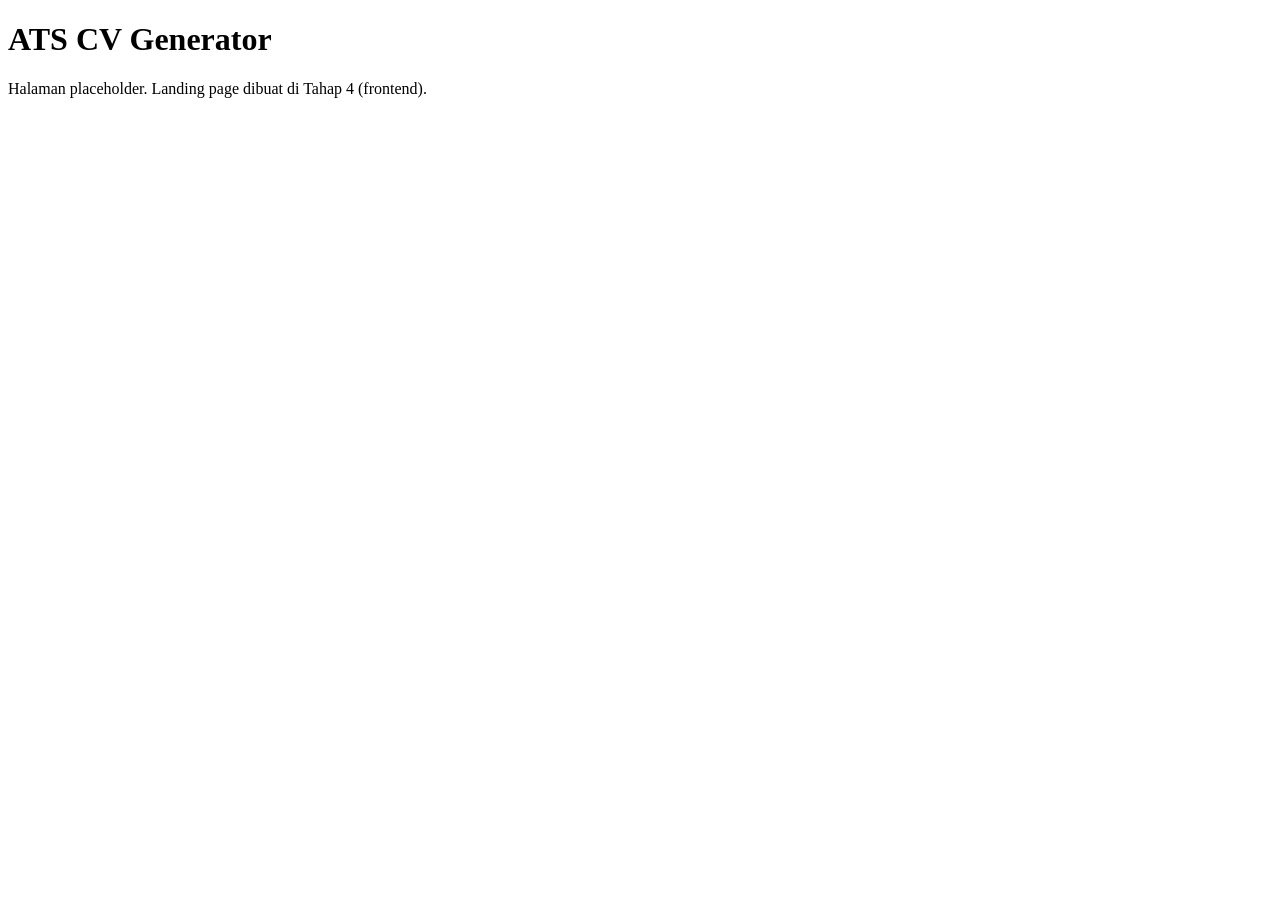
==== static/index.html @ 0e91617f "Tahap 3: CRUD CV milik per-pengguna + penyajian folder static" ====
<!doctype html>
<html lang="id">
<head><meta charset="utf-8"><title>ATS CV Generator</title></head>
<body>
  <h1>ATS CV Generator</h1>
  <p>Halaman placeholder. Landing page dibuat di Tahap 4 (frontend).</p>
</body>
</html>
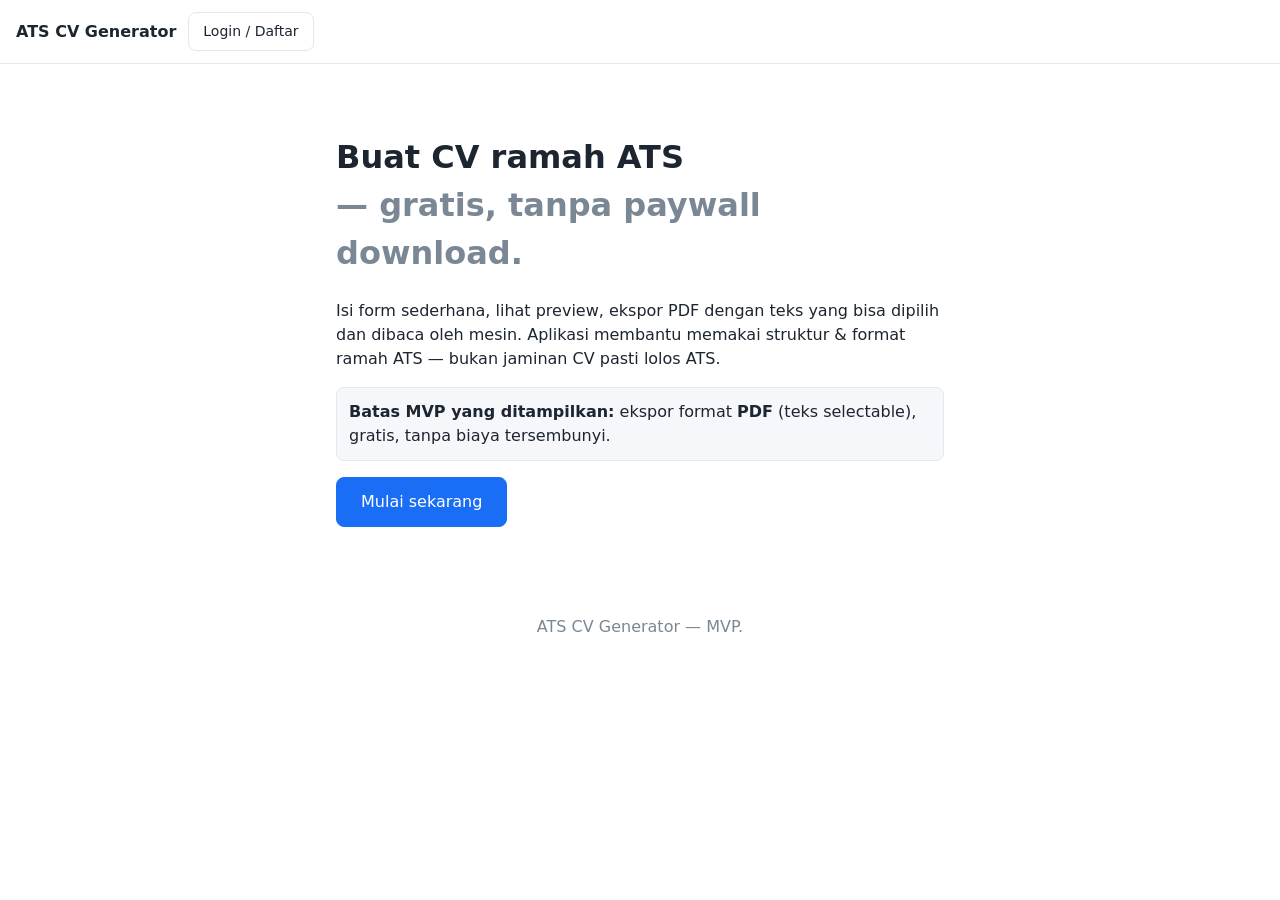
==== commit 28b28a9c: "Tahap 4: frontend landing, login/register, dashboard, editor + preview" ====
--- a/static/index.html
+++ b/static/index.html
@@ -1,8 +1,32 @@
 <!doctype html>
 <html lang="id">
-<head><meta charset="utf-8"><title>ATS CV Generator</title></head>
-<body>
-  <h1>ATS CV Generator</h1>
-  <p>Halaman placeholder. Landing page dibuat di Tahap 4 (frontend).</p>
+<head>
+<meta charset="utf-8">
+<meta name="viewport" content="width=device-width, initial-scale=1">
+<title>ATS CV Generator</title>
+<link rel="stylesheet" href="css/style.css">
+</head>
+<body class="landing">
+<header class="topbar">
+  <strong>ATS CV Generator</strong>
+  <nav><a class="btn" href="login.html">Login / Daftar</a></nav>
+</header>
+
+<main class="hero">
+  <h1>Buat CV ramah ATS<br><span class="muted">— gratis, tanpa paywall download.</span></h1>
+  <p>Isi form sederhana, lihat preview, ekspor PDF dengan teks yang bisa dipilih dan dibaca
+     oleh mesin. Aplikasi membantu memakai struktur & format ramah ATS — bukan jaminan
+     CV pasti lolos ATS.</p>
+
+  <!-- DOKUMENTASI FORMAT (ketentuan spesifikasi: pengguna tahu format ekspor sebelum mulai) -->
+  <div class="box">
+    <strong>Batas MVP yang ditampilkan:</strong> ekspor format <strong>PDF</strong> (teks selectable),
+    gratis, tanpa biaya tersembunyi.
+  </div>
+
+  <p><a class="btn btn-primary btn-lg" href="login.html">Mulai sekarang</a></p>
+</main>
+
+<footer class="footer muted">ATS CV Generator — MVP.</footer>
 </body>
 </html>
--- a/static/css/style.css
+++ b/static/css/style.css
@@ -0,0 +1,70 @@
+/* Style sederhana satu kolom, responsif mobile-first. */
+:root{
+  --ink:#1c2530; --muted:#7a8794; --line:#e3e8ed;
+  --accent:#1a6ef5; --bg:#ffffff; --soft:#f5f7fa;
+}
+*{box-sizing:border-box}
+body{margin:0;font-family:system-ui,"Segoe UI",Roboto,sans-serif;color:var(--ink);background:var(--bg);line-height:1.5}
+a{color:var(--accent);text-decoration:none}
+.muted{color:var(--muted)}
+
+.topbar{display:flex;gap:12px;align-items:center;padding:12px 16px;border-bottom:1px solid var(--line)}
+.topbar .spacer{flex:1}
+main{padding:16px;max-width:960px;margin:auto}
+
+.hero{padding:48px 16px;max-width:640px;margin:auto}
+.box{background:var(--soft);border:1px solid var(--line);border-radius:8px;padding:12px;margin:16px 0}
+.footer{text-align:center;padding:24px}
+
+/* Button */
+.btn{display:inline-block;padding:8px 14px;border:1px solid var(--line);border-radius:8px;
+     background:var(--bg);color:var(--ink);cursor:pointer;font-size:14px;font-family:inherit}
+.btn:hover{background:var(--soft)}
+.btn-primary{background:var(--accent);color:#fff;border-color:var(--accent)}
+.btn-primary:hover{opacity:.9;background:var(--accent)}
+.btn-lg{padding:12px 24px;font-size:16px}
+.btn-sm{padding:4px 10px;font-size:13px}
+
+/* Card (login/register) */
+.card{max-width:420px;margin:48px auto;padding:24px;border:1px solid var(--line);border-radius:12px}
+.card p{color:var(--muted);font-size:14px}
+.card form{display:flex;flex-direction:column;gap:12px}
+.card .row{display:flex;gap:8px}
+
+/* Form elements global */
+label{display:block;margin:12px 0 4px;font-size:14px}
+input,textarea,select{width:100%;padding:8px 10px;border:1px solid var(--line);border-radius:6px;font-family:inherit;font-size:14px}
+textarea{resize:vertical}
+.error{color:#c0392b}
+#msg{padding:8px;background:#fdecea;border-radius:6px}
+
+/* Table dashboard */
+table{width:100%;border-collapse:collapse;margin-top:12px}
+th,td{text-align:left;padding:10px;border-bottom:1px solid var(--line);font-size:14px}
+
+/* Editor split: form kiri, preview kanan */
+.split{display:flex;gap:16px;max-width:1200px;margin:auto;padding:16px;align-items:flex-start}
+.pane{flex:1;min-width:0}
+.pane-preview{background:var(--soft);border:1px solid var(--line);border-radius:12px;padding:20px 24px;position:sticky;top:16px}
+@media(max-width:900px){.split{flex-direction:column}.pane-preview{position:static}}
+
+.entry{border:1px solid var(--line);border-radius:8px;padding:12px;margin:8px 0;background:#fff}
+.entry .row{display:flex;gap:8px}
+.entry input,.entry textarea{margin-bottom:6px}
+
+/* Preview CV: tata letak sederhana ramah ATS */
+.cv{background:#fff;padding:24px;border-radius:8px}
+.cv h1{font-size:22px;margin:0 0 4px}
+.cv h2{font-size:14px;text-transform:uppercase;letter-spacing:.05em;border-bottom:1px solid var(--line);padding-bottom:2px;margin:18px 0 8px}
+.cv .contact{font-size:13px;color:var(--muted)}
+.cv .item{margin:0 0 10px}
+.cv .item-head{display:flex;justify-content:space-between;font-size:14px}
+.cv .item-head b{font-size:14px}
+.cv .item-dates{color:var(--muted);font-size:13px}
+.cv ul{margin:6px 0;padding-left:18px}
+.cv li{margin:2px 0;font-size:14px}
+
+/* Cekackbar */
+.entry .row .btn{flex:none}
+/* Proyek (bagian opsional kosong tidak ditampilkan) */
+.muted{color:var(--muted)}
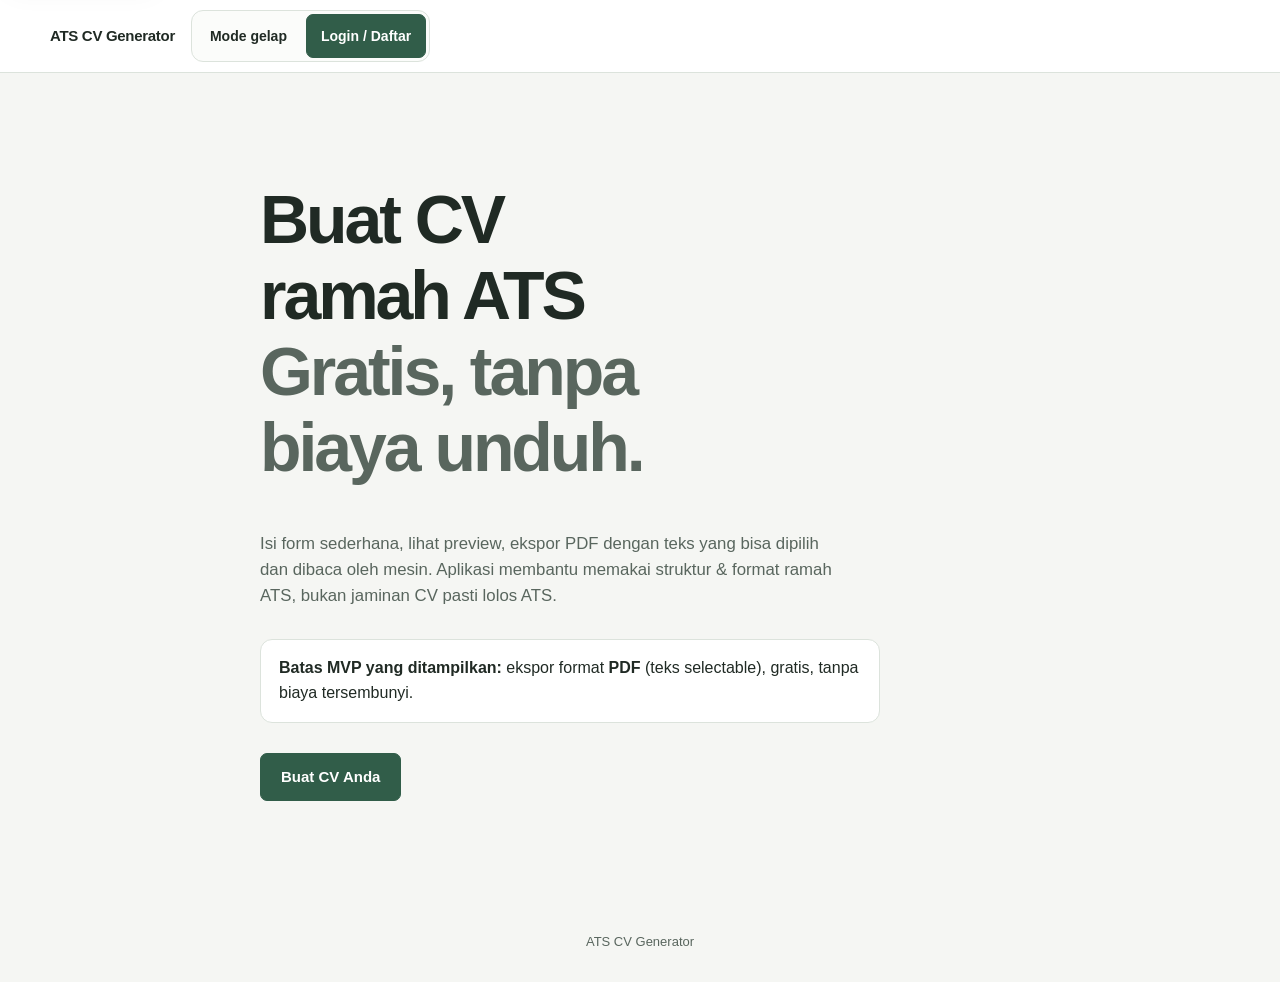
==== commit 27495e9d: "update login" ====
--- a/static/index.html
+++ b/static/index.html
@@ -4,18 +4,22 @@
 <meta charset="utf-8">
 <meta name="viewport" content="width=device-width, initial-scale=1">
 <title>ATS CV Generator</title>
-<link rel="stylesheet" href="css/style.css">
+<link rel="stylesheet" href="/static/css/style.css">
 </head>
 <body class="landing">
+<a class="skip-link" href="#main-content">Lewati ke konten</a>
 <header class="topbar">
   <strong>ATS CV Generator</strong>
-  <nav><a class="btn" href="login.html">Login / Daftar</a></nav>
+  <nav>
+    <button class="btn" type="button" data-theme-toggle aria-pressed="false">Mode gelap</button>
+    <a class="btn btn-primary" href="/login">Login / Daftar</a>
+  </nav>
 </header>
 
-<main class="hero">
-  <h1>Buat CV ramah ATS<br><span class="muted">— gratis, tanpa paywall download.</span></h1>
+<main class="hero" id="main-content">
+  <h1>Buat CV ramah ATS<br><span class="muted">Gratis, tanpa biaya unduh.</span></h1>
   <p>Isi form sederhana, lihat preview, ekspor PDF dengan teks yang bisa dipilih dan dibaca
-     oleh mesin. Aplikasi membantu memakai struktur & format ramah ATS — bukan jaminan
+     oleh mesin. Aplikasi membantu memakai struktur & format ramah ATS, bukan jaminan
      CV pasti lolos ATS.</p>
 
   <!-- DOKUMENTASI FORMAT (ketentuan spesifikasi: pengguna tahu format ekspor sebelum mulai) -->
@@ -24,9 +28,10 @@
     gratis, tanpa biaya tersembunyi.
   </div>
 
-  <p><a class="btn btn-primary btn-lg" href="login.html">Mulai sekarang</a></p>
+  <p><a class="btn btn-primary btn-lg" href="/login">Buat CV Anda</a></p>
 </main>
 
-<footer class="footer muted">ATS CV Generator — MVP.</footer>
+<footer class="footer muted">ATS CV Generator</footer>
+<script src="/static/js/theme.js"></script>
 </body>
 </html>
--- a/static/css/style.css
+++ b/static/css/style.css
@@ -1,70 +1,698 @@
-/* Style sederhana satu kolom, responsif mobile-first. */
-:root{
-  --ink:#1c2530; --muted:#7a8794; --line:#e3e8ed;
-  --accent:#1a6ef5; --bg:#ffffff; --soft:#f5f7fa;
-}
-*{box-sizing:border-box}
-body{margin:0;font-family:system-ui,"Segoe UI",Roboto,sans-serif;color:var(--ink);background:var(--bg);line-height:1.5}
-a{color:var(--accent);text-decoration:none}
-.muted{color:var(--muted)}
-
-.topbar{display:flex;gap:12px;align-items:center;padding:12px 16px;border-bottom:1px solid var(--line)}
-.topbar .spacer{flex:1}
-main{padding:16px;max-width:960px;margin:auto}
-
-.hero{padding:48px 16px;max-width:640px;margin:auto}
-.box{background:var(--soft);border:1px solid var(--line);border-radius:8px;padding:12px;margin:16px 0}
-.footer{text-align:center;padding:24px}
-
-/* Button */
-.btn{display:inline-block;padding:8px 14px;border:1px solid var(--line);border-radius:8px;
-     background:var(--bg);color:var(--ink);cursor:pointer;font-size:14px;font-family:inherit}
-.btn:hover{background:var(--soft)}
-.btn-primary{background:var(--accent);color:#fff;border-color:var(--accent)}
-.btn-primary:hover{opacity:.9;background:var(--accent)}
-.btn-lg{padding:12px 24px;font-size:16px}
-.btn-sm{padding:4px 10px;font-size:13px}
-
-/* Card (login/register) */
-.card{max-width:420px;margin:48px auto;padding:24px;border:1px solid var(--line);border-radius:12px}
-.card p{color:var(--muted);font-size:14px}
-.card form{display:flex;flex-direction:column;gap:12px}
-.card .row{display:flex;gap:8px}
-
-/* Form elements global */
-label{display:block;margin:12px 0 4px;font-size:14px}
-input,textarea,select{width:100%;padding:8px 10px;border:1px solid var(--line);border-radius:6px;font-family:inherit;font-size:14px}
-textarea{resize:vertical}
-.error{color:#c0392b}
-#msg{padding:8px;background:#fdecea;border-radius:6px}
-
-/* Table dashboard */
-table{width:100%;border-collapse:collapse;margin-top:12px}
-th,td{text-align:left;padding:10px;border-bottom:1px solid var(--line);font-size:14px}
-
-/* Editor split: form kiri, preview kanan */
-.split{display:flex;gap:16px;max-width:1200px;margin:auto;padding:16px;align-items:flex-start}
-.pane{flex:1;min-width:0}
-.pane-preview{background:var(--soft);border:1px solid var(--line);border-radius:12px;padding:20px 24px;position:sticky;top:16px}
-@media(max-width:900px){.split{flex-direction:column}.pane-preview{position:static}}
-
-.entry{border:1px solid var(--line);border-radius:8px;padding:12px;margin:8px 0;background:#fff}
-.entry .row{display:flex;gap:8px}
-.entry input,.entry textarea{margin-bottom:6px}
-
-/* Preview CV: tata letak sederhana ramah ATS */
-.cv{background:#fff;padding:24px;border-radius:8px}
-.cv h1{font-size:22px;margin:0 0 4px}
-.cv h2{font-size:14px;text-transform:uppercase;letter-spacing:.05em;border-bottom:1px solid var(--line);padding-bottom:2px;margin:18px 0 8px}
-.cv .contact{font-size:13px;color:var(--muted)}
-.cv .item{margin:0 0 10px}
-.cv .item-head{display:flex;justify-content:space-between;font-size:14px}
-.cv .item-head b{font-size:14px}
-.cv .item-dates{color:var(--muted);font-size:13px}
-.cv ul{margin:6px 0;padding-left:18px}
-.cv li{margin:2px 0;font-size:14px}
-
-/* Cekackbar */
-.entry .row .btn{flex:none}
-/* Proyek (bagian opsional kosong tidak ditampilkan) */
-.muted{color:var(--muted)}
+/* Design Read: ENERGY 2 / RHYTHM 2 / MOTION 1.
+   Warm paper tones support CV writing; restrained green marks primary actions;
+   native system typography keeps the editing surface familiar and readable.
+   The split editor keeps form and paper together; stepped spacing groups tasks,
+   while restrained surfaces and radius changes distinguish workspace from preview.
+   The header aligns actions with the content column and wraps them on phones to
+   keep navigation distinct without shrinking touch targets. A neutral action group
+   makes controls legible without competing with the CV workspace. */
+:root {
+  color-scheme: light;
+  --page: #f5f6f3;
+  --surface: #ffffff;
+  --surface-raised: #fbfcfa;
+  --ink: #202a24;
+  --muted: #59665e;
+  --line: #dce3dc;
+  --accent: #315d49;
+  --accent-hover: #264b3a;
+  --accent-soft: #e8f0ea;
+  --danger: #a3342b;
+  --danger-soft: #fff0ed;
+  --success: #315d49;
+  --success-soft: #e8f0ea;
+  --shadow: 0 1px 2px rgb(25 39 30 / 6%), 0 10px 28px rgb(25 39 30 / 5%);
+  --radius-sm: 7px;
+  --radius-md: 12px;
+  --radius-lg: 18px;
+  --content-width: 1180px;
+  font-family: -apple-system, BlinkMacSystemFont, "Segoe UI", sans-serif;
+  text-rendering: optimizeLegibility;
+  -webkit-font-smoothing: antialiased;
+  -moz-osx-font-smoothing: grayscale;
+}
+
+:root[data-theme="dark"] {
+  color-scheme: dark;
+  --page: #171d19;
+  --surface: #202822;
+  --surface-raised: #262f29;
+  --ink: #eff3ef;
+  --muted: #b7c2ba;
+  --line: #39453d;
+  --accent: #a6c8b0;
+  --accent-hover: #bad8c2;
+  --accent-soft: #2d3b31;
+  --danger: #ffaaa0;
+  --danger-soft: #402824;
+  --success: #a6c8b0;
+  --success-soft: #2d3b31;
+  --shadow: 0 1px 2px rgb(0 0 0 / 20%), 0 12px 30px rgb(0 0 0 / 14%);
+}
+
+* { box-sizing: border-box; }
+
+html { scroll-behavior: smooth; }
+
+body {
+  min-height: 100vh;
+  margin: 0;
+  background: var(--page);
+  color: var(--ink);
+  font-size: 16px;
+  line-height: 1.55;
+}
+
+button, input, textarea, select { font: inherit; }
+button, a { -webkit-tap-highlight-color: transparent; }
+a { color: var(--accent); text-decoration-thickness: 1px; text-underline-offset: 3px; }
+a:hover { color: var(--accent-hover); }
+img, svg { max-width: 100%; }
+.muted { color: var(--muted); }
+
+:focus-visible {
+  outline: 3px solid currentColor;
+  outline-offset: 3px;
+}
+
+@media (forced-colors: active) {
+  :focus-visible { outline: 2px solid Highlight; }
+  input:focus, textarea:focus, select:focus {
+    outline: 2px solid Highlight;
+    box-shadow: none;
+  }
+}
+
+.skip-link {
+  position: absolute;
+  z-index: 10;
+  inset-block-start: 8px;
+  inset-inline-start: 8px;
+  padding: 10px 14px;
+  transform: translateY(-160%);
+  border-radius: var(--radius-sm);
+  background: var(--surface);
+  color: var(--ink);
+  box-shadow: var(--shadow);
+}
+.skip-link:focus { transform: translateY(0); }
+
+.topbar {
+  position: relative;
+  z-index: 2;
+  display: flex;
+  min-height: 72px;
+  align-items: center;
+  gap: 16px;
+  padding: 10px max(24px, calc((100vw - var(--content-width)) / 2));
+  border-bottom: 1px solid var(--line);
+  background: var(--surface);
+}
+.topbar strong {
+  color: var(--ink);
+  font-size: 15px;
+  font-weight: 650;
+  letter-spacing: -0.02em;
+}
+.topbar .spacer { flex: 1; }
+.topbar nav, .header-actions {
+  display: flex;
+  align-items: center;
+  gap: 4px;
+  padding: 3px;
+  border: 1px solid var(--line);
+  border-radius: var(--radius-md);
+  background: var(--surface-raised);
+}
+.topbar #who {
+  max-width: min(32vw, 320px);
+  overflow: hidden;
+  text-overflow: ellipsis;
+  white-space: nowrap;
+  font-size: 13px;
+}
+.topbar .btn:not(.btn-primary) {
+  border-color: transparent;
+  background: transparent;
+}
+.topbar .btn:not(.btn-primary):hover {
+  border-color: var(--line);
+  background: var(--surface-raised);
+}
+.header-actions { margin-inline-start: auto; }
+.auth-header {
+  display: flex;
+  align-items: center;
+  justify-content: space-between;
+  gap: 12px;
+  margin-block-end: 32px;
+}
+.auth-header strong { font-size: 14px; font-weight: 650; }
+
+main { width: min(100% - 48px, var(--content-width)); margin-inline: auto; }
+
+.btn {
+  display: inline-flex;
+  min-height: 44px;
+  align-items: center;
+  justify-content: center;
+  gap: 8px;
+  padding: 8px 14px;
+  border: 1px solid var(--line);
+  border-radius: var(--radius-sm);
+  background: var(--surface);
+  color: var(--ink);
+  cursor: pointer;
+  font-size: 14px;
+  font-weight: 550;
+  line-height: 1.3;
+  text-align: center;
+  text-decoration: none;
+  transition: background-color 140ms ease, border-color 140ms ease, color 140ms ease, transform 140ms ease;
+}
+.btn:hover { border-color: #bdc9bf; background: var(--surface-raised); color: var(--ink); }
+.btn:active { transform: scale(0.96); }
+.btn:disabled { cursor: wait; }
+.btn-primary:disabled {
+  border-color: var(--line);
+  background: var(--accent-soft);
+  color: var(--ink);
+}
+.btn-primary {
+  border-color: var(--accent);
+  background: var(--accent);
+  color: #fff;
+  font-weight: 620;
+}
+.btn-primary:hover { border-color: var(--accent-hover); background: var(--accent-hover); color: #fff; }
+:root[data-theme="dark"] .btn-primary { color: #17231b; }
+:root[data-theme="dark"] .btn-primary:hover { color: #17231b; }
+.btn-lg { min-height: 48px; padding: 12px 20px; font-size: 15px; }
+.btn-sm { min-height: 40px; padding: 7px 10px; font-size: 13px; }
+.btn-danger { color: var(--danger); }
+.btn-danger:hover { border-color: var(--danger); background: var(--danger-soft); color: var(--danger); }
+
+h1, h2, h3, p { margin-block-start: 0; }
+h1, h2, h3 { color: var(--ink); text-wrap: balance; }
+h1 { font-size: clamp(1.7rem, 3vw, 2.25rem); font-weight: 650; letter-spacing: -0.045em; line-height: 1.12; }
+h2 { font-size: 1.05rem; font-weight: 630; letter-spacing: -0.02em; line-height: 1.3; }
+p { text-wrap: pretty; }
+
+/* Landing: narrow reading measure leaves the product promise as the focal point. */
+.hero {
+  max-width: 760px;
+  padding-block: clamp(64px, 12vh, 132px) 84px;
+}
+.hero h1 { max-width: 14ch; font-size: clamp(2.4rem, 6vw, 4.25rem); }
+.hero h1 .muted { color: var(--muted); }
+.hero > p { max-width: 62ch; color: var(--muted); font-size: 1.05rem; }
+.hero .box {
+  max-width: 620px;
+  margin-block: 30px;
+  padding: 16px 18px;
+  border: 1px solid var(--line);
+  border-radius: var(--radius-md);
+  background: var(--surface);
+}
+.footer { padding: 30px 24px; color: var(--muted); text-align: center; font-size: 13px; }
+
+/* The account form stays primary; the CV sheet gives the page a product-specific anchor. */
+.authpage { display: grid; min-height: 100vh; place-items: center; padding: clamp(16px, 4vw, 48px); }
+.auth-layout {
+  display: grid;
+  grid-template-columns: minmax(0, 1fr) minmax(360px, 440px);
+  grid-template-areas: "visual form";
+  align-items: center;
+  gap: clamp(32px, 6vw, 80px);
+  width: min(100%, 1120px);
+  margin-inline: auto;
+}
+.auth-visual { grid-area: visual; min-width: 0; }
+.auth-brand {
+  margin-block-end: clamp(38px, 6vh, 68px);
+  color: var(--ink);
+  font-size: 15px;
+  font-weight: 680;
+  letter-spacing: -0.02em;
+}
+.auth-visual-copy { max-width: 500px; margin-block-end: 30px; }
+.auth-eyebrow {
+  margin-block-end: 10px;
+  color: var(--accent);
+  font-size: 13px;
+  font-weight: 650;
+}
+.auth-visual-copy h2 {
+  max-width: 14ch;
+  margin-block-end: 14px;
+  font-size: clamp(2rem, 4vw, 3.25rem);
+  letter-spacing: -0.045em;
+  line-height: 1.08;
+}
+.auth-visual-copy > p:last-child { max-width: 46ch; margin-block-end: 0; color: var(--muted); }
+.cv-illustration {
+  max-width: 500px;
+  margin: 0;
+  padding: clamp(20px, 3vw, 32px);
+  border: 1px solid var(--line);
+  border-radius: var(--radius-md);
+  background: var(--surface);
+  box-shadow: var(--shadow);
+  color: var(--ink);
+  transform: rotate(-1.25deg);
+}
+.cv-illustration-heading { display: flex; align-items: center; gap: 14px; }
+.cv-illustration-mark {
+  display: grid;
+  width: 48px;
+  height: 48px;
+  flex: 0 0 auto;
+  place-items: center;
+  border-radius: var(--radius-sm);
+  background: var(--accent-soft);
+  color: var(--accent);
+  font-size: 13px;
+  font-weight: 700;
+}
+.cv-illustration-heading > div { display: grid; gap: 3px; }
+.cv-illustration-heading strong { font-size: 16px; }
+.cv-illustration-heading span:not(.cv-illustration-mark) { color: var(--muted); font-size: 13px; }
+.cv-illustration-contact { margin-block: 14px 18px; color: var(--muted); font-size: 12px; }
+.cv-illustration section { min-width: 0; }
+.cv-illustration section h3 {
+  margin-block: 0 5px;
+  color: var(--accent);
+  font-size: 11px;
+  font-weight: 700;
+  letter-spacing: 0.035em;
+  text-transform: uppercase;
+}
+.cv-illustration section p { margin-block: 0; color: var(--muted); font-size: 12px; }
+.cv-illustration-columns { display: grid; grid-template-columns: 1fr 1fr; gap: 20px; margin-block: 18px; }
+.auth-visual-note { margin-block: 16px 0; color: var(--muted); font-size: 12px; }
+.card {
+  width: min(100%, 440px);
+  padding: clamp(24px, 5vw, 40px);
+  border: 1px solid var(--line);
+  border-radius: var(--radius-lg);
+  background: var(--surface);
+  box-shadow: var(--shadow);
+}
+.auth-card { grid-area: form; justify-self: end; }
+.card h1 { margin-block-end: 10px; font-size: 1.8rem; }
+.card > p { color: var(--muted); font-size: 14px; }
+.card form { display: grid; gap: 16px; margin-block: 26px; }
+.card label { margin: 0; }
+.card .row { display: flex; flex-wrap: wrap; gap: 10px; margin-block-start: 4px; }
+.card .row .btn { flex: 1 1 130px; }
+.auth-header { justify-content: flex-end; margin-block-end: 20px; }
+.auth-header .btn { min-height: 44px; }
+.auth-card > .auth-eyebrow { margin-block-end: 8px; }
+.auth-card > h1 { margin-block-end: 8px; }
+.auth-card > p:not(.auth-eyebrow) { margin-block-end: 0; }
+.auth-card form { margin-block: 24px; }
+
+label, .field-label {
+  display: block;
+  color: var(--ink);
+  font-size: 13px;
+  font-weight: 580;
+}
+label input, label textarea, label select { margin-block-start: 7px; }
+input, textarea, select {
+  display: block;
+  width: 100%;
+  min-width: 0;
+  min-height: 44px;
+  padding: 10px 12px;
+  border: 1px solid var(--line);
+  border-radius: var(--radius-sm);
+  background: var(--surface);
+  color: var(--ink);
+  font-size: 14px;
+  line-height: 1.45;
+  transition: border-color 140ms ease, box-shadow 140ms ease, background-color 140ms ease;
+}
+#f-title { margin-block-start: 7px; }
+input::placeholder, textarea::placeholder { color: var(--muted); opacity: 1; }
+input:hover, textarea:hover, select:hover { border-color: #aebcb1; }
+input:focus, textarea:focus, select:focus {
+  border-color: #54846a;
+  outline: none;
+  box-shadow: 0 0 0 3px rgb(84 132 106 / 18%);
+}
+textarea { min-height: 108px; resize: vertical; }
+.error, #msg {
+  padding: 11px 13px;
+  border: 1px solid color-mix(in srgb, var(--danger) 32%, transparent);
+  border-radius: var(--radius-sm);
+  background: var(--danger-soft);
+  color: var(--danger);
+}
+.field-error {
+  margin: 5px 0 0;
+  color: var(--danger);
+  font-size: 13px;
+  font-weight: 500;
+}
+.success {
+  padding: 11px 13px;
+  border: 1px solid color-mix(in srgb, var(--success) 32%, transparent);
+  border-radius: var(--radius-sm);
+  background: var(--success-soft);
+  color: var(--success);
+}
+/* The save toast stays above the editor without interrupting the current focus. */
+.toast {
+  position: fixed;
+  z-index: 20;
+  inset-block-start: 20px;
+  inset-inline-end: 20px;
+  display: flex;
+  width: min(420px, calc(100vw - 32px));
+  min-height: 56px;
+  align-items: center;
+  justify-content: space-between;
+  gap: 12px;
+  padding: 8px 8px 8px 16px;
+  border: 1px solid color-mix(in srgb, var(--success) 32%, transparent);
+  border-radius: var(--radius-md);
+  background: var(--success-soft);
+  color: var(--success);
+  box-shadow: var(--shadow);
+  font-size: 14px;
+  font-weight: 560;
+}
+.toast-dismiss {
+  display: inline-grid;
+  width: 40px;
+  height: 40px;
+  flex: 0 0 auto;
+  place-items: center;
+  border: 0;
+  border-radius: var(--radius-sm);
+  background: transparent;
+  color: inherit;
+  cursor: pointer;
+  font-size: 22px;
+  line-height: 1;
+}
+.toast-dismiss:hover { background: color-mix(in srgb, var(--success) 12%, transparent); }
+.toast-dismiss:focus-visible { outline: 2px solid currentColor; outline-offset: 1px; }
+[aria-invalid="true"] { border-color: var(--danger); }
+[hidden] { display: none !important; }
+.loading { color: var(--muted); }
+
+/* Dashboard puts the create action first and keeps saved documents easy to scan. */
+.dashboard {
+  padding-block: clamp(36px, 7vw, 72px);
+}
+.dashboard-head {
+  display: flex;
+  align-items: end;
+  justify-content: space-between;
+  gap: 20px;
+  margin-block-end: 28px;
+}
+.dashboard-head h1 { margin-block-end: 6px; }
+.dashboard-head p { margin: 0; color: var(--muted); }
+.table-wrap {
+  overflow: hidden;
+  border: 1px solid var(--line);
+  border-radius: var(--radius-md);
+  background: var(--surface);
+  box-shadow: var(--shadow);
+}
+tbody td[data-label]::before { content: none; }
+table { width: 100%; border-collapse: collapse; }
+th, td { padding: 15px 18px; text-align: start; }
+th {
+  background: var(--surface-raised);
+  color: var(--muted);
+  font-size: 12px;
+  font-weight: 620;
+}
+td { border-top: 1px solid var(--line); font-size: 14px; }
+td:first-child { font-weight: 590; }
+td a { color: var(--ink); text-decoration: none; }
+td a:hover { color: var(--accent); text-decoration: underline; }
+td:last-child { width: 1%; white-space: nowrap; }
+.empty-state {
+  margin-block-start: 18px;
+  padding: 28px;
+  border: 1px dashed #b9c5bb;
+  border-radius: var(--radius-md);
+  background: var(--surface);
+  color: var(--muted);
+}
+
+/* Editor: form and paper preview are separate work surfaces, not nested cards. */
+.split {
+  display: grid;
+  grid-template-columns: minmax(0, 1.08fr) minmax(350px, 0.92fr);
+  align-items: start;
+  gap: clamp(22px, 3vw, 42px);
+  width: min(100% - 48px, 1440px);
+  margin-inline: auto;
+  padding-block: 34px 64px;
+}
+.pane { min-width: 0; }
+.pane > h1 { margin-block: 4px 24px; }
+.editor-section { margin-block-start: 30px; }
+.editor-section > h2 { margin-block-end: 14px; }
+.editor-section > .section-heading {
+  display: flex;
+  align-items: center;
+  justify-content: space-between;
+  gap: 12px;
+}
+.editor-section > .section-heading .btn { flex: none; }
+.form-grid { display: grid; grid-template-columns: repeat(2, minmax(0, 1fr)); gap: 16px; }
+.form-grid > div > input { margin-block-start: 7px; }
+.form-grid .field-full { grid-column: 1 / -1; }
+.photo-field { max-width: 420px; margin-block-start: 16px; }
+.photo-field > input { margin-block-start: 7px; }
+.photo-field > .muted { margin-block: 6px 0; font-size: 13px; }
+.photo-field > .btn { margin-block-start: 8px; }
+.editor-actions {
+  display: flex;
+  flex-wrap: wrap;
+  gap: 10px;
+  margin-block-start: 30px;
+}
+.editor-note { max-width: 66ch; margin-block-start: 14px; color: var(--muted); font-size: 13px; }
+.pane-preview {
+  position: sticky;
+  inset-block-start: 20px;
+  padding: 18px;
+  border: 1px solid var(--line);
+  border-radius: var(--radius-md);
+  background: var(--surface-raised);
+}
+.pane-preview > h2 { margin: 2px 2px 16px; }
+.pane-preview > h2 .muted { display: block; margin-block-start: 4px; font-size: 12px; font-weight: 450; }
+.cv {
+  min-height: 480px;
+  padding: clamp(22px, 3vw, 38px);
+  border: 1px solid #e1e4df;
+  border-radius: var(--radius-sm);
+  background: #fff;
+  color: #202a24;
+  box-shadow: 0 2px 8px rgb(25 39 30 / 8%);
+}
+.cv-header {
+  display: flex;
+  align-items: flex-start;
+  gap: 18px;
+}
+.cv-photo {
+  width: 96px;
+  height: 116px;
+  flex: 0 0 auto;
+  border: 1px solid #dce3dc;
+  border-radius: var(--radius-sm);
+  object-fit: cover;
+}
+.cv-heading { min-width: 0; }
+.cv-heading h1 { margin: 0 0 5px; color: #202a24; font-size: 25px; letter-spacing: -0.03em; }
+.cv h1 { margin: 0 0 5px; color: #202a24; font-size: 25px; letter-spacing: -0.03em; }
+.cv h2 {
+  margin: 24px 0 10px;
+  padding-block-end: 6px;
+  border-bottom: 1px solid #dce3dc;
+  color: #315d49;
+  font-size: 12px;
+  font-weight: 700;
+  letter-spacing: 0.055em;
+  text-transform: uppercase;
+}
+.cv p { margin-block: 8px; }
+.cv .contact, .cv .item-dates { color: #59665e; font-size: 12px; overflow-wrap: anywhere; }
+.cv .item { margin-block-end: 16px; }
+.cv .item-head { display: flex; flex-wrap: wrap; justify-content: space-between; gap: 4px 12px; font-size: 14px; }
+.cv .item-head b { font-size: 14px; }
+.cv ul { margin: 8px 0; padding-inline-start: 20px; }
+.cv li { margin-block: 4px; font-size: 14px; }
+.entry {
+  display: grid;
+  gap: 12px;
+  margin-block: 12px;
+  padding: 16px;
+  border: 1px solid var(--line);
+  border-radius: var(--radius-md);
+  background: var(--surface);
+}
+.entry .row { display: flex; flex-wrap: wrap; gap: 8px; }
+.entry .field textarea { min-height: 88px; }
+.entry .row .btn { flex: none; }
+/* Skill chips keep the editor compact while each removal stays explicit. */
+.skills-hint { margin-block: -6px 12px; font-size: 13px; }
+.skills-tags {
+  display: flex;
+  flex-wrap: wrap;
+  gap: 8px;
+  margin: 0 0 14px;
+  padding: 0;
+  list-style: none;
+}
+.skill-tag {
+  display: inline-flex;
+  min-height: 44px;
+  align-items: center;
+  gap: 6px;
+  padding: 3px 4px 3px 12px;
+  border: 1px solid var(--line);
+  border-radius: var(--radius-md);
+  background: var(--surface);
+  color: var(--ink);
+  font-size: 14px;
+  overflow-wrap: anywhere;
+}
+.skill-remove {
+  display: inline-grid;
+  width: 44px;
+  height: 44px;
+  flex: 0 0 auto;
+  place-items: center;
+  border: 0;
+  border-radius: var(--radius-sm);
+  background: transparent;
+  color: var(--muted);
+  cursor: pointer;
+  font-size: 20px;
+  line-height: 1;
+}
+.skill-remove:hover { background: var(--danger-soft); color: var(--danger); }
+.skill-remove:focus-visible { outline: 2px solid currentColor; outline-offset: 1px; }
+.sr-only {
+  position: absolute;
+  width: 1px;
+  height: 1px;
+  padding: 0;
+  margin: -1px;
+  overflow: hidden;
+  clip: rect(0, 0, 0, 0);
+  white-space: nowrap;
+  border: 0;
+}
+
+@media (max-width: 900px) {
+  .split { grid-template-columns: minmax(0, 1fr); max-width: 720px; }
+  .pane-preview { position: static; }
+}
+
+@media (max-width: 860px) {
+  .auth-layout {
+    grid-template-columns: minmax(0, 1fr);
+    grid-template-areas: "form" "visual";
+    gap: 28px;
+    max-width: 480px;
+  }
+  .auth-card { justify-self: stretch; }
+  .auth-brand { margin-block-end: 20px; }
+  .auth-visual-copy { margin-block-end: 20px; }
+  .auth-visual-copy h2 { max-width: 18ch; font-size: clamp(1.8rem, 6vw, 2.4rem); }
+  .cv-illustration { transform: none; }
+}
+
+@media (max-width: 600px) {
+  .topbar { min-height: 60px; gap: 8px; padding-inline: 16px; }
+  .topbar strong { max-width: none; flex: none; font-size: 13px; white-space: nowrap; }
+  .topbar #who { display: none; }
+  .header-actions { margin-inline-start: auto; }
+  .topbar .btn { min-height: 44px; padding-inline: 10px; }
+  .btn-sm { min-height: 44px; }
+  input, textarea, select { font-size: 16px; }
+  main { width: min(100% - 32px, var(--content-width)); }
+  .authpage { padding: 16px; }
+  .dashboard { padding-block: 34px; }
+  .dashboard-head { align-items: stretch; flex-direction: column; }
+  .dashboard-head > .btn { align-self: flex-start; }
+  .table-wrap { overflow: visible; border: 0; background: transparent; box-shadow: none; }
+  table, tbody, tr, td { display: block; width: 100%; }
+  thead { position: absolute; width: 1px; height: 1px; overflow: hidden; clip: rect(0, 0, 0, 0); white-space: nowrap; }
+  tbody { display: grid; gap: 10px; }
+  tbody tr {
+    display: grid;
+    grid-template-columns: minmax(0, 1fr) auto;
+    gap: 4px 12px;
+    padding: 12px 14px;
+    border: 1px solid var(--line);
+    border-radius: var(--radius-md);
+    background: var(--surface);
+  }
+  tbody td { width: auto; padding: 2px 0; border: 0; }
+  tbody td:first-child { grid-column: 1 / -1; overflow-wrap: anywhere; }
+  tbody td:nth-child(2) { align-self: center; color: var(--muted); font-size: 12px; }
+  tbody td:last-child { width: auto; justify-self: end; }
+  .split { width: min(100% - 32px, 720px); gap: 28px; padding-block: 24px 44px; }
+  .form-grid { grid-template-columns: minmax(0, 1fr); gap: 13px; }
+  .form-grid .field-full { grid-column: auto; }
+  .editor-section { margin-block-start: 26px; }
+  .pane-preview { padding: 12px; }
+  .cv { min-height: 360px; padding: 22px 18px; }
+  .cv-header { gap: 12px; }
+  .cv-photo { width: 76px; height: 92px; }
+  .cv-heading h1 { font-size: 21px; }
+  .editor-actions > .btn { flex: 1 1 130px; }
+}
+
+@media (max-width: 460px) {
+  .topbar {
+    min-height: 0;
+    flex-wrap: wrap;
+    gap: 8px 10px;
+    padding-block: 10px;
+  }
+  .topbar strong { flex: 1; }
+  .topbar .spacer { display: none; }
+  .topbar nav, .topbar .header-actions {
+    width: 100%;
+    justify-content: flex-end;
+    margin-inline-start: 0;
+  }
+}
+
+@media (max-width: 380px) {
+  .topbar { padding-inline: 12px; }
+  .topbar strong { font-size: 12px; }
+  .topbar .btn { padding-inline: 8px; font-size: 12px; }
+  .header-actions { gap: 2px; }
+  .header-actions .btn { padding-inline: 6px; }
+  .editor-section > .section-heading { align-items: flex-start; }
+  .editor-section > .section-heading .btn { min-height: 40px; padding-inline: 9px; font-size: 12px; }
+}
+
+@media (prefers-reduced-motion: reduce) {
+  *, *::before, *::after { scroll-behavior: auto !important; transition-duration: 0.01ms !important; }
+}
+
+@media print {
+  :root { color-scheme: light; }
+  html, body { min-width: 0; margin: 0; padding: 0; background: #fff; }
+  .topbar, .split > .pane:not(.pane-preview), .skip-link, button, #msg, #savehint { display: none !important; }
+  .split { display: block; width: auto; max-width: none; margin: 0; padding: 0; }
+  .pane-preview { position: static; padding: 0; border: 0; background: #fff; }
+  .pane-preview > h2 { display: none; }
+  .cv { min-height: 0; padding: 0; border: 0; border-radius: 0; box-shadow: none; }
+}
